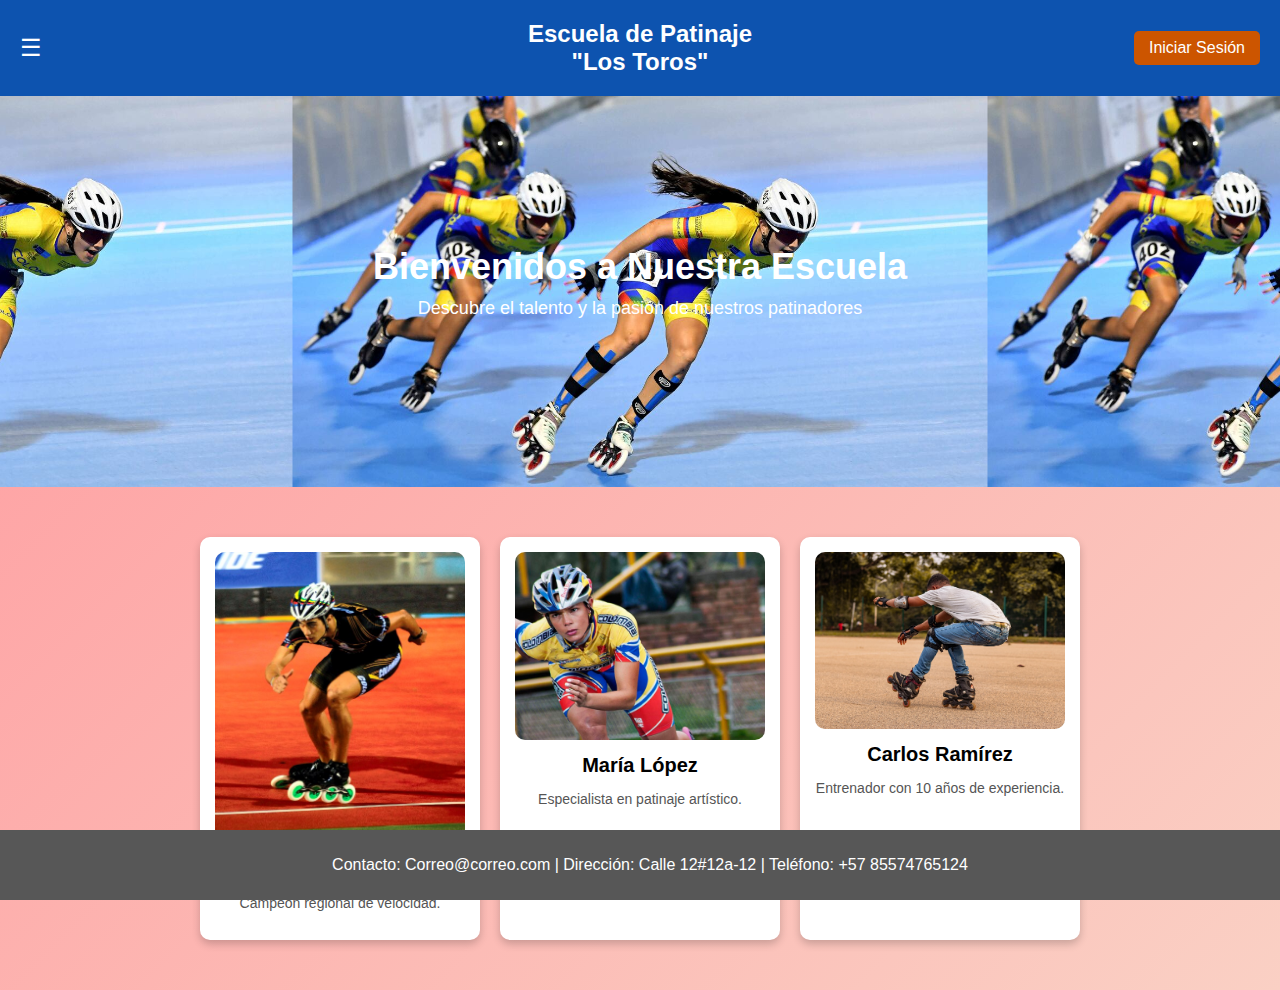
==== Patinaje/index.html @ f5dd3830 "casi listo" ====
<!DOCTYPE html>
<html lang="es">
<head>
  <meta charset="UTF-8">
  <meta name="viewport" content="width=device-width, initial-scale=1.0">
  <title>Escuela de Patinaje - Los Toros</title>
  <link rel="stylesheet" href="assets/css/styles.css">
  <link rel="stylesheet" href="https://cdnjs.cloudflare.com/ajax/libs/font-awesome/6.4.2/css/all.min.css">

</head>
<body>
  <header>
    <div class="menu-toggle" onclick="toggleMenu()">☰</div>
    <h1>Escuela de Patinaje <br> "Los Toros"</h1>
    <div class="header-buttons">
      <a href="pages/login.html" class="login-button">Iniciar Sesión</a>
    </div>
  </header>
  
  <!-- Menú desplegable -->
  <nav id="menu">
    <ul>
      <li><a href="pages/busqueda.html"><i class="fas fa-search"></i> Búsqueda de Perfil</a></li>
      <li><a href="pages/cronometro.html"><i class="fas fa-stopwatch"></i> Cronómetro de Entrenamiento</a></li>
      <li><a href="pages/perfil.html"><i class="fas fa-user"></i> Perfil del Patinador</a></li>
    </ul>
  </nav>

  <!-- Sección Hero con imagen de fondo y título -->
  <section class="hero">
    <h2>Bienvenidos a Nuestra Escuela</h2>
    <p>Descubre el talento y la pasión de nuestros patinadores</p>
  </section>

  <!-- Sección Catálogo sin fondo -->
  <section class="catalogo">
    <div class="persona">
      <img src="assets/img/persona1.jpg" alt="Persona 1">
      <h3>Juan Pérez</h3>
      <p>Campeón regional de velocidad.</p>
    </div>
    <div class="persona">
      <img src="assets/img/persona2.jpg" alt="Persona 2">
      <h3>María López</h3>
      <p>Especialista en patinaje artístico.</p>
    </div>
    <div class="persona">
      <img src="assets/img/persona3.jpg" alt="Persona 3">
      <h3>Carlos Ramírez</h3>
      <p>Entrenador con 10 años de experiencia.</p>
    </div>
  </section>

  <footer>
    <p>Contacto: Correo@correo.com | Dirección: Calle 12#12a-12 | Teléfono: +57 85574765124</p>
  </footer>

  <script>
    function toggleMenu() {
      console.log("Menu toggle activado");
      document.getElementById('menu').classList.toggle('active');
    }
  </script>
</body>
</html>
---- Patinaje/assets/css/styles.css ----
/* Estilos generales */
body {
    font-family: Arial, sans-serif;
    background-color: #fdf8e7;
    margin: 0;
    text-align: center;
  }
  
  /* Estilos del encabezado */
  header {
    background-color: rgb(13, 83, 175);
    color: white;
    padding: 20px;
    display: flex;
    justify-content: center;
    align-items: center;
    position: relative;
  }
  
  header h1 {
    margin: 0;
    font-size: 24px;
  }
  
  .menu-toggle {
    position: absolute;
    left: 20px;
    cursor: pointer;
    font-size: 24px;
  }
  
  /* Contenedor de botones en el header */
  .header-buttons {
    position: absolute;
    right: 20px;
    display: flex;
    gap: 15px;
  }
  
  /* Estilos comunes para home-button y login-button */
  .home-button, .login-button {
    background-color: #cc5500;
    color: white;
    text-decoration: none;
    padding: 8px 15px;
    border-radius: 5px;
    transition: background 0.3s, transform 0.2s;
  }
  
  .home-button:hover, .login-button:hover {
    background-color: #8d8d8d;
    transform: scale(1.1);
  }
  
  /* Menú desplegable sin posicionamiento absoluto */
  /* Estilos para el menú desplegable */
nav {
    max-height: 0;
    overflow: hidden;
    transition: max-height 0.5s ease-in-out;
    background: rgba(0, 0, 0, 0.8); /* Fondo oscuro semitransparente */
    text-align: center;
    border-radius: 0 0 10px 10px;
  }
  
  nav.active {
    max-height: 200px; /* Ajusta según la cantidad de elementos */
  }
  
  nav ul {
    list-style: none;
    padding: 0;
    margin: 0;
  }
  
  nav ul li {
    padding: 12px 20px;
    border-bottom: 1px solid rgba(255, 255, 255, 0.2);
    transition: background 0.3s;
  }
  
  nav ul li:last-child {
    border-bottom: none;
  }
  
  nav ul li a {
    text-decoration: none;
    color: white;
    font-size: 18px;
    display: flex;
    align-items: center;
    justify-content: center;
    gap: 10px;
    transition: color 0.3s;
  }
  
  nav ul li a:hover {
    color: #ffcc00;
  }
  
  nav ul li i {
    font-size: 20px;
  }
  
  
  /* Sección Hero con imagen de fondo */
  .hero {
    background-image: url('../img/fondo.jpg');
    background-size: contain;
    background-position: center;
    color: white;
    padding: 150px 20px;
    margin-bottom: 20px;
  }
  
  .hero h2 {
    font-size: 36px;
    margin: 0;
  }
  
  .hero p {
    font-size: 18px;
    margin-top: 10px;
  }
  
  /* Sección de catálogo sin fondo */
  .catalogo {
    display: flex;
    justify-content: center;
    gap: 20px;
    margin: 50px auto;
    max-width: 900px;
    flex-wrap: wrap;
  }
  
  .persona {
    background: white;
    padding: 15px;
    border-radius: 10px;
    box-shadow: 0 4px 8px rgba(0, 0, 0, 0.2);
    text-align: center;
    width: 250px;
  }
  
  .persona img {
    width: 100%;
    border-radius: 10px;
  }
  
  .persona h3 {
    margin: 10px 0;
    font-size: 20px;
  }
  
  .persona p {
    font-size: 14px;
    color: #555;
  }
  
  /* Footer */
  footer {
    background-color: #575757;
    color: white;
    padding: 10px;
    position: fixed;
    width: 100%;
    bottom: 0;
  }
  
/* Contenedor del login------------------------------------------------------------------------------------------------------------- */
.login-container {
    display: flex;
    flex-direction: column;
    align-items: center;
    justify-content: center;
    height: 80vh;
}

/* Caja del login */
.login-box {
    background: white;
    padding: 25px;
    border-radius: 10px;
    box-shadow: 0px 5px 15px rgba(0, 0, 0, 0.2);
    width: 300px;
    text-align: center;
}

/* Inputs con iconos */
.input-group {
    display: flex;
    align-items: center;
    background: #f1f1f1;
    padding: 10px;
    border-radius: 5px;
    margin: 10px 0;
}

.input-group i {
    margin-right: 10px;
    color: #7da2d4;
}

.input-group input {
    border: none;
    background: none;
    outline: none;
    flex: 1;
    font-size: 16px;
}

/* Botón de login */
#login-btn {
    background: #7da2d4;
    color: white;
    border: none;
    padding: 12px;
    width: 100%;
    border-radius: 5px;
    font-size: 18px;
    cursor: pointer;
    transition: background 0.3s, transform 0.2s;
}

#login-btn:hover {
    background: #5b82b0;
    transform: scale(1.05);
}

/* Contenedor del login------------------------------------------------------------------------------------------------------------- */

/* Contenedor del cronómetro ---------------------------------------------------------------------------------------------------------*/
.cronometro-container {
    display: flex;
    flex-direction: column;
    align-items: center;
    justify-content: center;
    height: 80vh;
}

/* Caja del cronómetro */
.cronometro-box {
    background: white;
    padding: 25px;
    border-radius: 10px;
    box-shadow: 0px 5px 15px rgba(0, 0, 0, 0.2);
    width: 300px;
    text-align: center;
}

/* Display del tiempo */
#time {
    font-size: 36px;
    font-weight: bold;
    color: #333;
    margin-bottom: 20px;
}

/* Botones */
.button-group {
    display: flex;
    justify-content: space-around;
}

button {
    background: #7da2d4;
    color: white;
    border: none;
    padding: 12px;
    border-radius: 5px;
    font-size: 16px;
    cursor: pointer;
    transition: background 0.3s, transform 0.2s;
}

button:hover {
    background: #5b82b0;
    transform: scale(1.05);
}

button i {
    margin-right: 5px;
}
/* Contenedor del cronómetro ---------------------------------------------------------------------------------------------------------*/

/* Fondo */
body {
    background: linear-gradient(135deg, #ff9a9e, #fad0c4);
    font-family: Arial, sans-serif;
    text-align: center;
}

/* Contenedor del perfil */
.perfil-container {
    display: flex;
    justify-content: center;
    align-items: center;
    height: 80vh;
}

/* Caja del perfil */
.perfil-box {
    display: flex;
    align-items: center;
    background: white;
    padding: 20px;
    border-radius: 10px;
    box-shadow: 0px 5px 15px rgba(0, 0, 0, 0.2);
    width: 600px;
    text-align: left;
}

/* Imagen del atleta */
.perfil-foto {
    width: 150px;
    height: 150px;
    border-radius: 50%;
    object-fit: cover;
    margin-right: 20px;
}

/* Información del atleta */
.perfil-info {
    flex: 1;
}

.perfil-info h2 {
    margin-bottom: 10px;
    color: #333;
}

.perfil-info p {
    margin: 5px 0;
}

/* Botón de contacto */
.contact-button {
    background: #ff7675;
    color: white;
    border: none;
    padding: 10px;
    border-radius: 5px;
    font-size: 16px;
    cursor: pointer;
    transition: background 0.3s, transform 0.2s;
    margin-top: 10px;
}

.contact-button:hover {
    background: #d63031;
    transform: scale(1.05);
}

.contact-button i {
    margin-right: 5px;
}
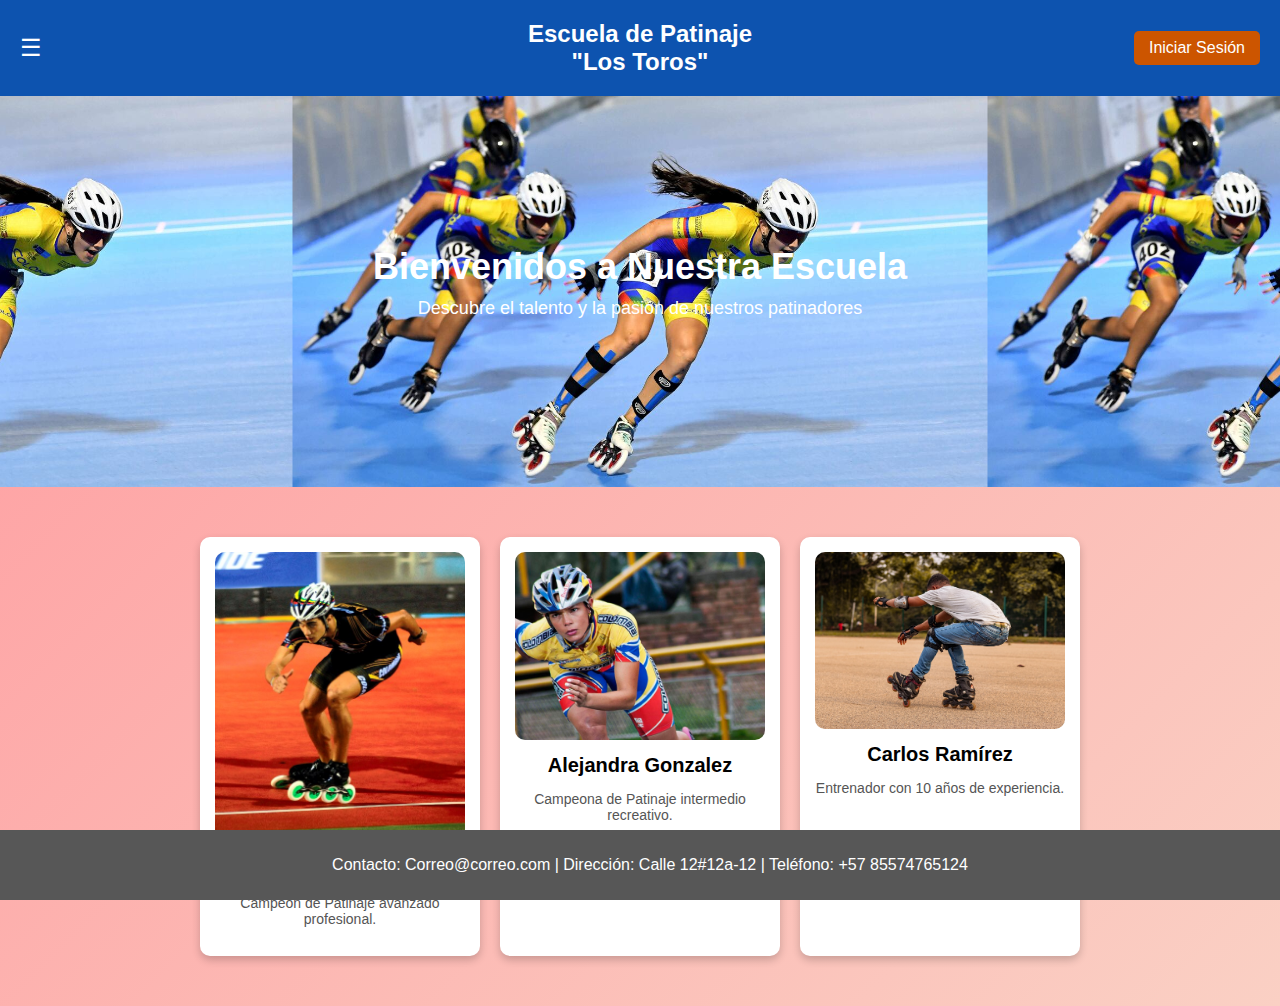
==== commit fab63793: "Add files via upload" ====
--- a/Patinaje/index.html
+++ b/Patinaje/index.html
@@ -1,65 +1,65 @@
-<!DOCTYPE html>
-<html lang="es">
-<head>
-  <meta charset="UTF-8">
-  <meta name="viewport" content="width=device-width, initial-scale=1.0">
-  <title>Escuela de Patinaje - Los Toros</title>
-  <link rel="stylesheet" href="assets/css/styles.css">
-  <link rel="stylesheet" href="https://cdnjs.cloudflare.com/ajax/libs/font-awesome/6.4.2/css/all.min.css">
-
-</head>
-<body>
-  <header>
-    <div class="menu-toggle" onclick="toggleMenu()">☰</div>
-    <h1>Escuela de Patinaje <br> "Los Toros"</h1>
-    <div class="header-buttons">
-      <a href="pages/login.html" class="login-button">Iniciar Sesión</a>
-    </div>
-  </header>
-  
-  <!-- Menú desplegable -->
-  <nav id="menu">
-    <ul>
-      <li><a href="pages/busqueda.html"><i class="fas fa-search"></i> Búsqueda de Perfil</a></li>
-      <li><a href="pages/cronometro.html"><i class="fas fa-stopwatch"></i> Cronómetro de Entrenamiento</a></li>
-      <li><a href="pages/perfil.html"><i class="fas fa-user"></i> Perfil del Patinador</a></li>
-    </ul>
-  </nav>
-
-  <!-- Sección Hero con imagen de fondo y título -->
-  <section class="hero">
-    <h2>Bienvenidos a Nuestra Escuela</h2>
-    <p>Descubre el talento y la pasión de nuestros patinadores</p>
-  </section>
-
-  <!-- Sección Catálogo sin fondo -->
-  <section class="catalogo">
-    <div class="persona">
-      <img src="assets/img/persona1.jpg" alt="Persona 1">
-      <h3>Juan Pérez</h3>
-      <p>Campeón regional de velocidad.</p>
-    </div>
-    <div class="persona">
-      <img src="assets/img/persona2.jpg" alt="Persona 2">
-      <h3>María López</h3>
-      <p>Especialista en patinaje artístico.</p>
-    </div>
-    <div class="persona">
-      <img src="assets/img/persona3.jpg" alt="Persona 3">
-      <h3>Carlos Ramírez</h3>
-      <p>Entrenador con 10 años de experiencia.</p>
-    </div>
-  </section>
-
-  <footer>
-    <p>Contacto: Correo@correo.com | Dirección: Calle 12#12a-12 | Teléfono: +57 85574765124</p>
-  </footer>
-
-  <script>
-    function toggleMenu() {
-      console.log("Menu toggle activado");
-      document.getElementById('menu').classList.toggle('active');
-    }
-  </script>
-</body>
-</html>
+<!DOCTYPE html>
+<html lang="es">
+<head>
+  <meta charset="UTF-8">
+  <meta name="viewport" content="width=device-width, initial-scale=1.0">
+  <title>Escuela de Patinaje - Los Toros</title>
+  <link rel="stylesheet" href="assets/css/styles.css">
+  <link rel="stylesheet" href="https://cdnjs.cloudflare.com/ajax/libs/font-awesome/6.4.2/css/all.min.css">
+
+</head>
+<body>
+  <header>
+    <div class="menu-toggle" onclick="toggleMenu()">☰</div>
+    <h1>Escuela de Patinaje <br> "Los Toros"</h1>
+    <div class="header-buttons">
+      <a href="pages/login.html" class="login-button">Iniciar Sesión</a>
+    </div>
+  </header>
+  
+  <!-- Menú desplegable -->
+  <nav id="menu">
+    <ul>
+      <li><a href="pages/busqueda.html"><i class="fas fa-search"></i> Búsqueda de Perfil</a></li>
+      <li><a href="pages/cronometro.html"><i class="fas fa-stopwatch"></i> Cronómetro de Entrenamiento</a></li>
+      <li><a href="pages/perfil.html"><i class="fas fa-user"></i> Perfil del Patinador</a></li>
+    </ul>
+  </nav>
+
+  <!-- Sección Hero con imagen de fondo y título -->
+  <section class="hero">
+    <h2>Bienvenidos a Nuestra Escuela</h2>
+    <p>Descubre el talento y la pasión de nuestros patinadores</p>
+  </section>
+
+  <!-- Sección Catálogo sin fondo -->
+  <section class="catalogo">
+    <div class="persona">
+      <img src="assets/img/persona1.jpg" alt="Persona 1">
+      <h3>Julian Suarez</h3>
+      <p>Campeón de Patinaje avanzado profesional.</p>
+    </div>
+    <div class="persona">
+      <img src="assets/img/persona2.jpg" alt="Persona 2">
+      <h3>Alejandra Gonzalez</h3>
+      <p>Campeona de Patinaje intermedio recreativo.</p>
+    </div>
+    <div class="persona">
+      <img src="assets/img/persona3.jpg" alt="Persona 3">
+      <h3>Carlos Ramírez</h3>
+      <p>Entrenador con 10 años de experiencia.</p>
+    </div>
+  </section>
+
+  <footer>
+    <p>Contacto: Correo@correo.com | Dirección: Calle 12#12a-12 | Teléfono: +57 85574765124</p>
+  </footer>
+
+  <script>
+    function toggleMenu() {
+      console.log("Menu toggle activado");
+      document.getElementById('menu').classList.toggle('active');
+    }
+  </script>
+</body>
+</html>
--- a/Patinaje/assets/css/styles.css
+++ b/Patinaje/assets/css/styles.css
@@ -1,356 +1,423 @@
-/* Estilos generales */
-body {
-    font-family: Arial, sans-serif;
-    background-color: #fdf8e7;
-    margin: 0;
-    text-align: center;
-  }
-  
-  /* Estilos del encabezado */
-  header {
-    background-color: rgb(13, 83, 175);
-    color: white;
-    padding: 20px;
-    display: flex;
-    justify-content: center;
-    align-items: center;
-    position: relative;
-  }
-  
-  header h1 {
-    margin: 0;
-    font-size: 24px;
-  }
-  
-  .menu-toggle {
-    position: absolute;
-    left: 20px;
-    cursor: pointer;
-    font-size: 24px;
-  }
-  
-  /* Contenedor de botones en el header */
-  .header-buttons {
-    position: absolute;
-    right: 20px;
-    display: flex;
-    gap: 15px;
-  }
-  
-  /* Estilos comunes para home-button y login-button */
-  .home-button, .login-button {
-    background-color: #cc5500;
-    color: white;
-    text-decoration: none;
-    padding: 8px 15px;
-    border-radius: 5px;
-    transition: background 0.3s, transform 0.2s;
-  }
-  
-  .home-button:hover, .login-button:hover {
-    background-color: #8d8d8d;
-    transform: scale(1.1);
-  }
-  
-  /* Menú desplegable sin posicionamiento absoluto */
-  /* Estilos para el menú desplegable */
-nav {
-    max-height: 0;
-    overflow: hidden;
-    transition: max-height 0.5s ease-in-out;
-    background: rgba(0, 0, 0, 0.8); /* Fondo oscuro semitransparente */
-    text-align: center;
-    border-radius: 0 0 10px 10px;
-  }
-  
-  nav.active {
-    max-height: 200px; /* Ajusta según la cantidad de elementos */
-  }
-  
-  nav ul {
-    list-style: none;
-    padding: 0;
-    margin: 0;
-  }
-  
-  nav ul li {
-    padding: 12px 20px;
-    border-bottom: 1px solid rgba(255, 255, 255, 0.2);
-    transition: background 0.3s;
-  }
-  
-  nav ul li:last-child {
-    border-bottom: none;
-  }
-  
-  nav ul li a {
-    text-decoration: none;
-    color: white;
-    font-size: 18px;
-    display: flex;
-    align-items: center;
-    justify-content: center;
-    gap: 10px;
-    transition: color 0.3s;
-  }
-  
-  nav ul li a:hover {
-    color: #ffcc00;
-  }
-  
-  nav ul li i {
-    font-size: 20px;
-  }
-  
-  
-  /* Sección Hero con imagen de fondo */
-  .hero {
-    background-image: url('../img/fondo.jpg');
-    background-size: contain;
-    background-position: center;
-    color: white;
-    padding: 150px 20px;
-    margin-bottom: 20px;
-  }
-  
-  .hero h2 {
-    font-size: 36px;
-    margin: 0;
-  }
-  
-  .hero p {
-    font-size: 18px;
-    margin-top: 10px;
-  }
-  
-  /* Sección de catálogo sin fondo */
-  .catalogo {
-    display: flex;
-    justify-content: center;
-    gap: 20px;
-    margin: 50px auto;
-    max-width: 900px;
-    flex-wrap: wrap;
-  }
-  
-  .persona {
-    background: white;
-    padding: 15px;
-    border-radius: 10px;
-    box-shadow: 0 4px 8px rgba(0, 0, 0, 0.2);
-    text-align: center;
-    width: 250px;
-  }
-  
-  .persona img {
-    width: 100%;
-    border-radius: 10px;
-  }
-  
-  .persona h3 {
-    margin: 10px 0;
-    font-size: 20px;
-  }
-  
-  .persona p {
-    font-size: 14px;
-    color: #555;
-  }
-  
-  /* Footer */
-  footer {
-    background-color: #575757;
-    color: white;
-    padding: 10px;
-    position: fixed;
-    width: 100%;
-    bottom: 0;
-  }
-  
-/* Contenedor del login------------------------------------------------------------------------------------------------------------- */
-.login-container {
-    display: flex;
-    flex-direction: column;
-    align-items: center;
-    justify-content: center;
-    height: 80vh;
-}
-
-/* Caja del login */
-.login-box {
-    background: white;
-    padding: 25px;
-    border-radius: 10px;
-    box-shadow: 0px 5px 15px rgba(0, 0, 0, 0.2);
-    width: 300px;
-    text-align: center;
-}
-
-/* Inputs con iconos */
-.input-group {
-    display: flex;
-    align-items: center;
-    background: #f1f1f1;
-    padding: 10px;
-    border-radius: 5px;
-    margin: 10px 0;
-}
-
-.input-group i {
-    margin-right: 10px;
-    color: #7da2d4;
-}
-
-.input-group input {
-    border: none;
-    background: none;
-    outline: none;
-    flex: 1;
-    font-size: 16px;
-}
-
-/* Botón de login */
-#login-btn {
-    background: #7da2d4;
-    color: white;
-    border: none;
-    padding: 12px;
-    width: 100%;
-    border-radius: 5px;
-    font-size: 18px;
-    cursor: pointer;
-    transition: background 0.3s, transform 0.2s;
-}
-
-#login-btn:hover {
-    background: #5b82b0;
-    transform: scale(1.05);
-}
-
-/* Contenedor del login------------------------------------------------------------------------------------------------------------- */
-
-/* Contenedor del cronómetro ---------------------------------------------------------------------------------------------------------*/
-.cronometro-container {
-    display: flex;
-    flex-direction: column;
-    align-items: center;
-    justify-content: center;
-    height: 80vh;
-}
-
-/* Caja del cronómetro */
-.cronometro-box {
-    background: white;
-    padding: 25px;
-    border-radius: 10px;
-    box-shadow: 0px 5px 15px rgba(0, 0, 0, 0.2);
-    width: 300px;
-    text-align: center;
-}
-
-/* Display del tiempo */
-#time {
-    font-size: 36px;
-    font-weight: bold;
-    color: #333;
-    margin-bottom: 20px;
-}
-
-/* Botones */
-.button-group {
-    display: flex;
-    justify-content: space-around;
-}
-
-button {
-    background: #7da2d4;
-    color: white;
-    border: none;
-    padding: 12px;
-    border-radius: 5px;
-    font-size: 16px;
-    cursor: pointer;
-    transition: background 0.3s, transform 0.2s;
-}
-
-button:hover {
-    background: #5b82b0;
-    transform: scale(1.05);
-}
-
-button i {
-    margin-right: 5px;
-}
-/* Contenedor del cronómetro ---------------------------------------------------------------------------------------------------------*/
-
-/* Fondo */
-body {
-    background: linear-gradient(135deg, #ff9a9e, #fad0c4);
-    font-family: Arial, sans-serif;
-    text-align: center;
-}
-
-/* Contenedor del perfil */
-.perfil-container {
-    display: flex;
-    justify-content: center;
-    align-items: center;
-    height: 80vh;
-}
-
-/* Caja del perfil */
-.perfil-box {
-    display: flex;
-    align-items: center;
-    background: white;
-    padding: 20px;
-    border-radius: 10px;
-    box-shadow: 0px 5px 15px rgba(0, 0, 0, 0.2);
-    width: 600px;
-    text-align: left;
-}
-
-/* Imagen del atleta */
-.perfil-foto {
-    width: 150px;
-    height: 150px;
-    border-radius: 50%;
-    object-fit: cover;
-    margin-right: 20px;
-}
-
-/* Información del atleta */
-.perfil-info {
-    flex: 1;
-}
-
-.perfil-info h2 {
-    margin-bottom: 10px;
-    color: #333;
-}
-
-.perfil-info p {
-    margin: 5px 0;
-}
-
-/* Botón de contacto */
-.contact-button {
-    background: #ff7675;
-    color: white;
-    border: none;
-    padding: 10px;
-    border-radius: 5px;
-    font-size: 16px;
-    cursor: pointer;
-    transition: background 0.3s, transform 0.2s;
-    margin-top: 10px;
-}
-
-.contact-button:hover {
-    background: #d63031;
-    transform: scale(1.05);
-}
-
-.contact-button i {
-    margin-right: 5px;
-}
+/* Estilos generales */
+body {
+    font-family: Arial, sans-serif;
+    background-color: #fdf8e7;
+    margin: 0;
+    text-align: center;
+  }
+  
+  /* Estilos del encabezado */
+  header {
+    background-color: rgb(13, 83, 175);
+    color: white;
+    padding: 20px;
+    display: flex;
+    justify-content: center;
+    align-items: center;
+    position: relative;
+  }
+  
+  header h1 {
+    margin: 0;
+    font-size: 24px;
+  }
+  
+  .menu-toggle {
+    position: absolute;
+    left: 20px;
+    cursor: pointer;
+    font-size: 24px;
+  }
+  
+  /* Contenedor de botones en el header */
+  .header-buttons {
+    position: absolute;
+    right: 20px;
+    display: flex;
+    gap: 15px;
+  }
+  
+  /* Estilos comunes para home-button y login-button */
+  .home-button, .login-button {
+    background-color: #cc5500;
+    color: white;
+    text-decoration: none;
+    padding: 8px 15px;
+    border-radius: 5px;
+    transition: background 0.3s, transform 0.2s;
+  }
+  
+  .home-button:hover, .login-button:hover {
+    background-color: #8d8d8d;
+    transform: scale(1.1);
+  }
+  
+  /* Menú desplegable sin posicionamiento absoluto */
+  /* Estilos para el menú desplegable */
+nav {
+    max-height: 0;
+    overflow: hidden;
+    transition: max-height 0.5s ease-in-out;
+    background: rgba(0, 0, 0, 0.8); /* Fondo oscuro semitransparente */
+    text-align: center;
+    border-radius: 0 0 10px 10px;
+  }
+  
+  nav.active {
+    max-height: 200px; /* Ajusta según la cantidad de elementos */
+  }
+  
+  nav ul {
+    list-style: none;
+    padding: 0;
+    margin: 0;
+  }
+  
+  nav ul li {
+    padding: 12px 20px;
+    border-bottom: 1px solid rgba(255, 255, 255, 0.2);
+    transition: background 0.3s;
+  }
+  
+  nav ul li:last-child {
+    border-bottom: none;
+  }
+  
+  nav ul li a {
+    text-decoration: none;
+    color: white;
+    font-size: 18px;
+    display: flex;
+    align-items: center;
+    justify-content: center;
+    gap: 10px;
+    transition: color 0.3s;
+  }
+  
+  nav ul li a:hover {
+    color: #ffcc00;
+  }
+  
+  nav ul li i {
+    font-size: 20px;
+  }
+  
+  
+  /* Sección Hero con imagen de fondo */
+  .hero {
+    background-image: url('../img/fondo.jpg');
+    background-size: contain;
+    background-position: center;
+    color: white;
+    padding: 150px 20px;
+    margin-bottom: 20px;
+  }
+  
+  .hero h2 {
+    font-size: 36px;
+    margin: 0;
+  }
+  
+  .hero p {
+    font-size: 18px;
+    margin-top: 10px;
+  }
+  
+  /* Sección de catálogo sin fondo */
+  .catalogo {
+    display: flex;
+    justify-content: center;
+    gap: 20px;
+    margin: 50px auto;
+    max-width: 900px;
+    flex-wrap: wrap;
+  }
+  
+  .persona {
+    background: white;
+    padding: 15px;
+    border-radius: 10px;
+    box-shadow: 0 4px 8px rgba(0, 0, 0, 0.2);
+    text-align: center;
+    width: 250px;
+  }
+  
+  .persona img {
+    width: 100%;
+    border-radius: 10px;
+  }
+  
+  .persona h3 {
+    margin: 10px 0;
+    font-size: 20px;
+  }
+  
+  .persona p {
+    font-size: 14px;
+    color: #555;
+  }
+  
+  /* Footer */
+  footer {
+    background-color: #575757;
+    color: white;
+    padding: 10px;
+    position: fixed;
+    width: 100%;
+    bottom: 0;
+  }
+  
+/* Contenedor del login------------------------------------------------------------------------------------------------------------- */
+.login-container {
+    display: flex;
+    flex-direction: column;
+    align-items: center;
+    justify-content: center;
+    height: 80vh;
+}
+
+/* Caja del login */
+.login-box {
+    background: white;
+    padding: 25px;
+    border-radius: 10px;
+    box-shadow: 0px 5px 15px rgba(0, 0, 0, 0.2);
+    width: 300px;
+    text-align: center;
+}
+
+/* Inputs con iconos */
+.input-group {
+    display: flex;
+    align-items: center;
+    background: #f1f1f1;
+    padding: 10px;
+    border-radius: 5px;
+    margin: 10px 0;
+}
+
+.input-group i {
+    margin-right: 10px;
+    color: #7da2d4;
+}
+
+.input-group input {
+    border: none;
+    background: none;
+    outline: none;
+    flex: 1;
+    font-size: 16px;
+}
+
+/* Botón de login */
+#login-btn {
+    background: #7da2d4;
+    color: white;
+    border: none;
+    padding: 12px;
+    width: 100%;
+    border-radius: 5px;
+    font-size: 18px;
+    cursor: pointer;
+    transition: background 0.3s, transform 0.2s;
+}
+
+#login-btn:hover {
+    background: #5b82b0;
+    transform: scale(1.05);
+}
+
+/* Contenedor del login------------------------------------------------------------------------------------------------------------- */
+
+/* Contenedor del cronómetro ---------------------------------------------------------------------------------------------------------*/
+.cronometro-container {
+    display: flex;
+    flex-direction: column;
+    align-items: center;
+    justify-content: center;
+    height: 80vh;
+}
+
+/* Caja del cronómetro */
+.cronometro-box {
+    background: white;
+    padding: 25px;
+    border-radius: 10px;
+    box-shadow: 0px 5px 15px rgba(0, 0, 0, 0.2);
+    width: 300px;
+    text-align: center;
+}
+
+/* Display del tiempo */
+#time {
+    font-size: 36px;
+    font-weight: bold;
+    color: #333;
+    margin-bottom: 20px;
+}
+
+/* Botones */
+.button-group {
+    display: flex;
+    justify-content: space-around;
+}
+
+button {
+    background: #7da2d4;
+    color: white;
+    border: none;
+    padding: 12px;
+    border-radius: 5px;
+    font-size: 16px;
+    cursor: pointer;
+    transition: background 0.3s, transform 0.2s;
+}
+
+button:hover {
+    background: #5b82b0;
+    transform: scale(1.05);
+}
+
+button i {
+    margin-right: 5px;
+}
+/* Contenedor del cronómetro ---------------------------------------------------------------------------------------------------------*/
+
+/* Fondo */
+body {
+    background: linear-gradient(135deg, #ff9a9e, #fad0c4);
+    font-family: Arial, sans-serif;
+    text-align: center;
+}
+
+/* Contenedor del perfil */
+.perfil-container {
+    display: flex;
+    justify-content: center;
+    align-items: center;
+    height: 80vh;
+}
+
+/* Caja del perfil */
+.perfil-box {
+    display: flex;
+    align-items: center;
+    background: white;
+    padding: 20px;
+    border-radius: 10px;
+    box-shadow: 0px 5px 15px rgba(0, 0, 0, 0.2);
+    width: 600px;
+    text-align: left;
+}
+
+/* Imagen del atleta */
+.perfil-foto {
+    width: 150px;
+    height: 150px;
+    border-radius: 50%;
+    object-fit: cover;
+    margin-right: 20px;
+}
+
+/* Información del atleta */
+.perfil-info {
+    flex: 1;
+}
+
+.perfil-info h2 {
+    margin-bottom: 10px;
+    color: #333;
+}
+
+.perfil-info p {
+    margin: 5px 0;
+}
+
+/* Botón de contacto */
+.contact-button {
+    background: #ff7675;
+    color: white;
+    border: none;
+    padding: 10px;
+    border-radius: 5px;
+    font-size: 16px;
+    cursor: pointer;
+    transition: background 0.3s, transform 0.2s;
+    margin-top: 10px;
+}
+
+.contact-button:hover {
+    background: #d63031;
+    transform: scale(1.05);
+}
+
+.contact-button i {
+    margin-right: 5px;
+}
+
+
+/* Contenedor principal */
+.busqueda-container {
+  text-align: center;
+  padding: 30px;
+  background: #f9f9f9;
+}
+
+/* Barra de búsqueda */
+.busqueda-box {
+  display: flex;
+  justify-content: center;
+  align-items: center;
+  margin: 20px auto;
+  width: 300px;
+}
+
+.busqueda-box input {
+  width: 100%;
+  padding: 10px;
+  border: 2px solid #ccc;
+  border-radius: 5px 0 0 5px;
+  font-size: 16px;
+}
+
+.search-button {
+  background: #ff7675;
+  border: none;
+  padding: 10px 15px;
+  cursor: pointer;
+  border-radius: 0 5px 5px 0;
+  color: white;
+  font-size: 18px;
+  transition: background 0.3s;
+}
+
+.search-button:hover {
+  background: #d63031;
+}
+
+/* Resultados */
+.resultados {
+  display: flex;
+  justify-content: center;
+  flex-wrap: wrap;
+  gap: 20px;
+}
+
+/* Tarjetas de perfil */
+.perfil-card {
+  background: white;
+  padding: 15px;
+  border-radius: 10px;
+  box-shadow: 0px 5px 15px rgba(0, 0, 0, 0.2);
+  width: 250px;
+  text-align: center;
+}
+
+.perfil-card h3 {
+  color: #333;
+}
+
+.perfil-card p {
+  margin: 5px 0;
+  color: #555;
+}